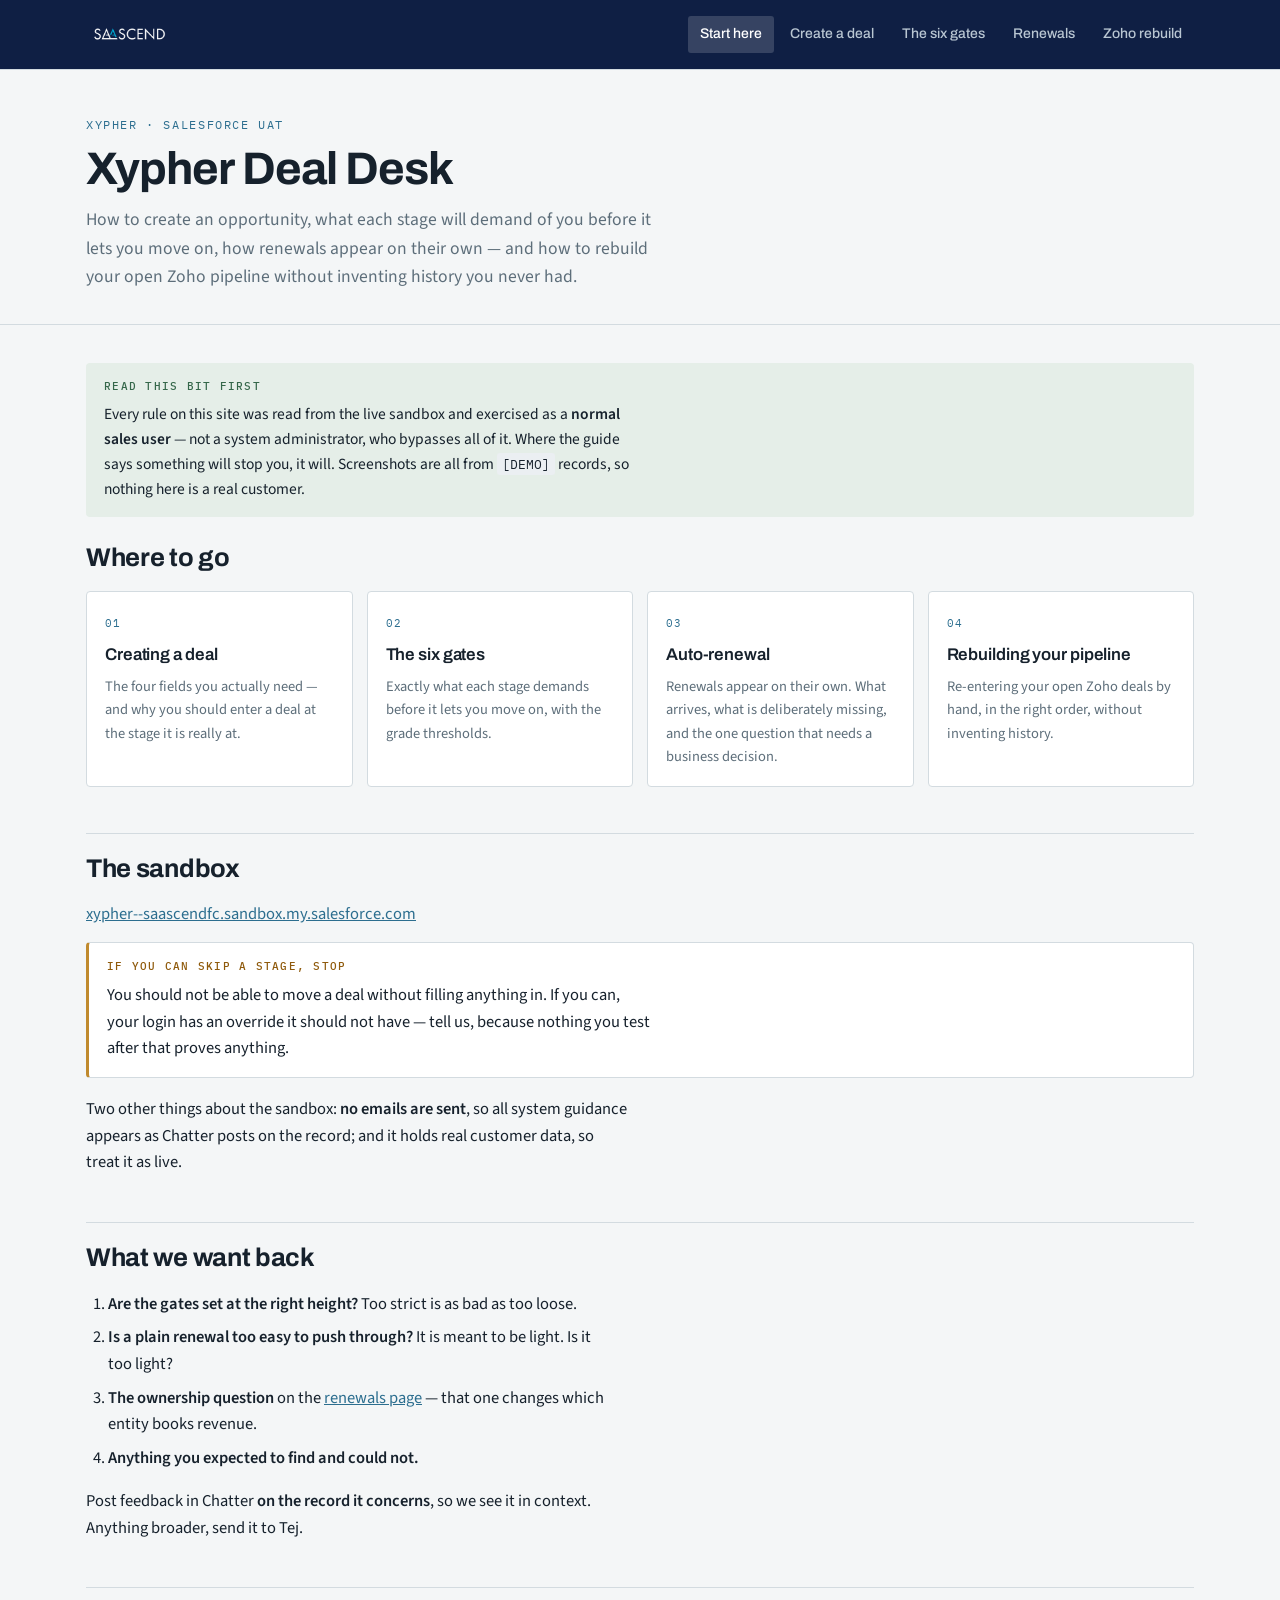
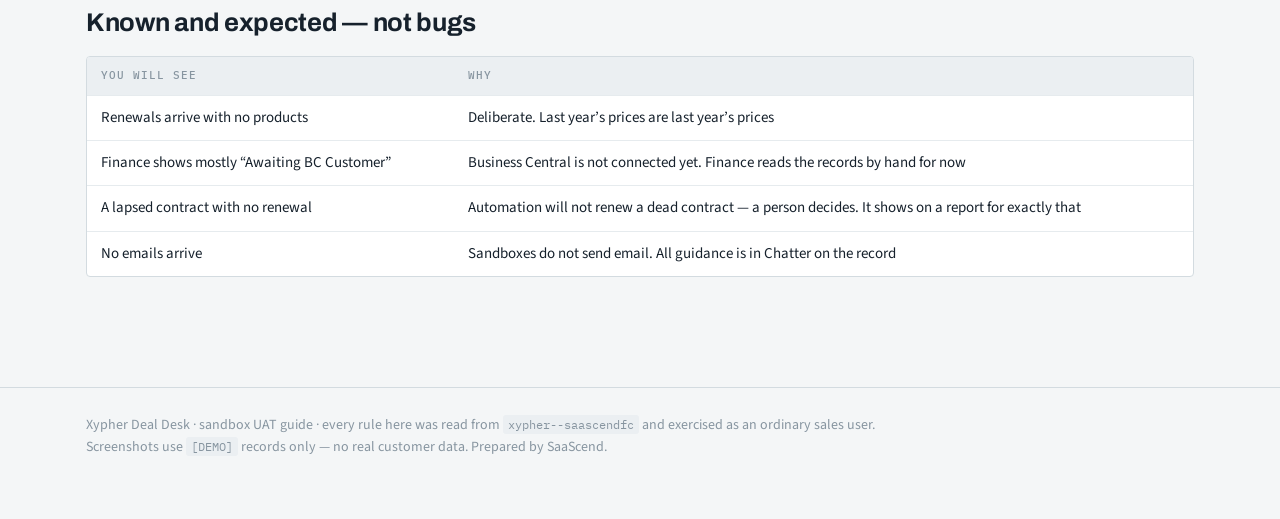
==== index.html @ 3f6dba17 "Xypher Deal Desk — Opportunity UAT guide Five-page guide for the Xypher sales team covering opportun" ====
<!doctype html>
<html lang="en-GB"><head>
<meta charset="utf-8"><meta name="viewport" content="width=device-width,initial-scale=1">
<title>Start here &middot; Xypher Deal Desk</title>
<link rel="icon" href="assets/saascend-favicon.jpg">
<link rel="preconnect" href="https://fonts.googleapis.com">
<link rel="preconnect" href="https://fonts.gstatic.com" crossorigin>
<link rel="stylesheet" href="https://fonts.googleapis.com/css2?family=Archivo:wght@500;600;700&family=Source+Sans+3:ital,wght@0,400;0,600;1,400&family=IBM+Plex+Mono:wght@400;500&display=swap">
<link rel="stylesheet" href="assets/site.css">
</head><body>
<header class="top"><div class="wrap">
  <img src="assets/saascend-logo-white.png" alt="SaaScend">
  <nav class="main"><a href="index.html" aria-current="page">Start here</a><a href="create.html">Create a deal</a><a href="stages.html">The six gates</a><a href="renewals.html">Renewals</a><a href="rebuild.html">Zoho rebuild</a></nav>
</div></header>
<div class="hero"><div class="wrap">
  <p class="eyebrow">Xypher &middot; Salesforce UAT</p>
  <h1>Xypher Deal Desk</h1>
  <p class="standfirst">How to create an opportunity, what each stage will demand of you before it lets you move on, how renewals appear on their own &mdash; and how to rebuild your open Zoho pipeline without inventing history you never had.</p>
</div></div>
<main><div class="wrap">

<div class="callout verified"><p class="clabel">Read this bit first</p>
<p>Every rule on this site was read from the live sandbox and exercised as a <strong>normal sales
user</strong> &mdash; not a system administrator, who bypasses all of it. Where the guide says
something will stop you, it will. Screenshots are all from <code>[DEMO]</code> records, so nothing
here is a real customer.</p></div>

<h2>Where to go</h2>
<div class="cards">
  <a href="create.html"><span class="n">01</span><h3>Creating a deal</h3>
    <p>The four fields you actually need &mdash; and why you should enter a deal at the stage it is
    really at.</p></a>
  <a href="stages.html"><span class="n">02</span><h3>The six gates</h3>
    <p>Exactly what each stage demands before it lets you move on, with the grade thresholds.</p></a>
  <a href="renewals.html"><span class="n">03</span><h3>Auto-renewal</h3>
    <p>Renewals appear on their own. What arrives, what is deliberately missing, and the one
    question that needs a business decision.</p></a>
  <a href="rebuild.html"><span class="n">04</span><h3>Rebuilding your pipeline</h3>
    <p>Re-entering your open Zoho deals by hand, in the right order, without inventing history.</p></a>
</div>

<h2>The sandbox</h2>
<p><a href="https://xypher--saascendfc.sandbox.my.salesforce.com">xypher--saascendfc.sandbox.my.salesforce.com</a></p>
<div class="gate"><p class="glabel">If you can skip a stage, stop</p>
<p>You should not be able to move a deal without filling anything in. If you can, your login has an
override it should not have &mdash; tell us, because nothing you test after that proves anything.</p></div>
<p>Two other things about the sandbox: <strong>no emails are sent</strong>, so all system guidance
appears as Chatter posts on the record; and it holds real customer data, so treat it as live.</p>

<h2>What we want back</h2>
<ol>
  <li><strong>Are the gates set at the right height?</strong> Too strict is as bad as too loose.</li>
  <li><strong>Is a plain renewal too easy to push through?</strong> It is meant to be light. Is it too light?</li>
  <li><strong>The ownership question</strong> on the <a href="renewals.html">renewals page</a> &mdash;
      that one changes which entity books revenue.</li>
  <li><strong>Anything you expected to find and could not.</strong></li>
</ol>
<p>Post feedback in Chatter <strong>on the record it concerns</strong>, so we see it in context.
Anything broader, send it to Tej.</p>

<h2>Known and expected &mdash; not bugs</h2>
<div class="tablewrap"><table><thead><tr><th>You will see</th><th>Why</th></tr></thead><tbody>
<tr><td>Renewals arrive with no products</td><td>Deliberate. Last year&rsquo;s prices are last year&rsquo;s prices</td></tr>
<tr><td>Finance shows mostly &ldquo;Awaiting BC Customer&rdquo;</td><td>Business Central is not connected yet. Finance reads the records by hand for now</td></tr>
<tr><td>A lapsed contract with no renewal</td><td>Automation will not renew a dead contract &mdash; a person decides. It shows on a report for exactly that</td></tr>
<tr><td>No emails arrive</td><td>Sandboxes do not send email. All guidance is in Chatter on the record</td></tr>
</tbody></table></div>

</div></main>
<footer><div class="wrap">
  Xypher Deal Desk &middot; sandbox UAT guide &middot; every rule here was read from
  <code>xypher--saascendfc</code> and exercised as an ordinary sales user.<br>
  Screenshots use <code>[DEMO]</code> records only &mdash; no real customer data. Prepared by SaaScend.
</div></footer>
<div id="lb" tabindex="-1" aria-hidden="true"><img alt=""></div>
<script src="assets/site.js"></script>
</body></html>
---- assets/site.css ----
*,*::before,*::after{box-sizing:border-box}
:root{
  --ink:#16212C;--ground:#F4F6F7;--card:#FFF;--rule:#D3DBE0;--rule-soft:#E6EBEE;
  --muted:#5D6E7A;--faint:#8795A0;--accent:#2C6E8F;--accent-soft:#E3EDF2;
  --signal:#8F5A0C;--signal-soft:#F7EFDF;--signal-edge:#C08A2E;
  --pass:#35674A;--pass-soft:#E5EEE8;--mono-bg:#EBEFF2;--navy:#0F1F44;
  --f-disp:"Archivo","Helvetica Neue",Arial,sans-serif;
  --f-body:"Source Sans 3","Helvetica Neue",Arial,sans-serif;
  --f-mono:"IBM Plex Mono",ui-monospace,Menlo,monospace;
}
@media (prefers-color-scheme:dark){:root:not([data-theme="light"]){
  --ink:#E3EAEF;--ground:#0F1720;--card:#18212B;--rule:#2B3945;--rule-soft:#222D38;
  --muted:#9AA9B4;--faint:#6C7C88;--accent:#74B6D6;--accent-soft:#1A2B36;
  --signal:#E0AC5A;--signal-soft:#2A2113;--signal-edge:#B5842F;
  --pass:#7FBE97;--pass-soft:#16261D;--mono-bg:#202B36;
}}
:root[data-theme="dark"]{
  --ink:#E3EAEF;--ground:#0F1720;--card:#18212B;--rule:#2B3945;--rule-soft:#222D38;
  --muted:#9AA9B4;--faint:#6C7C88;--accent:#74B6D6;--accent-soft:#1A2B36;
  --signal:#E0AC5A;--signal-soft:#2A2113;--signal-edge:#B5842F;
  --pass:#7FBE97;--pass-soft:#16261D;--mono-bg:#202B36;
}
html{scroll-behavior:smooth}
body{margin:0;background:var(--ground);color:var(--ink);font-family:var(--f-body);
  font-size:16.5px;line-height:1.62;-webkit-font-smoothing:antialiased}
.wrap{max-width:1160px;margin:0 auto;padding:0 26px}
header.top{background:var(--navy);border-bottom:1px solid var(--rule)}
header.top .wrap{display:flex;align-items:center;justify-content:space-between;gap:20px;
  padding:16px 26px;flex-wrap:wrap}
header.top img{height:26px;display:block}
nav.main{display:flex;gap:4px;flex-wrap:wrap}
nav.main a{font-family:var(--f-disp);font-size:14px;font-weight:500;text-decoration:none;
  color:#B9C6D2;padding:7px 12px;border-radius:3px}
nav.main a:hover{color:#fff;background:rgba(255,255,255,.10)}
nav.main a[aria-current="page"]{color:#fff;background:rgba(255,255,255,.16)}
nav.main a:focus-visible{outline:2px solid #74B6D6;outline-offset:1px}
.hero{border-bottom:1px solid var(--rule);padding:46px 0 32px}
.eyebrow{font-family:var(--f-mono);font-size:11.5px;letter-spacing:.14em;text-transform:uppercase;
  color:var(--accent);margin:0 0 12px}
h1{font-family:var(--f-disp);font-weight:700;font-size:clamp(2rem,4.6vw,2.85rem);line-height:1.05;
  letter-spacing:-.02em;margin:0 0 12px;text-wrap:balance}
.standfirst{font-size:1.1rem;color:var(--muted);max-width:64ch;margin:0}
main{padding:38px 0 90px}
h2{font-family:var(--f-disp);font-weight:700;font-size:1.6rem;letter-spacing:-.012em;
  margin:46px 0 12px;text-wrap:balance;padding-top:14px;border-top:1px solid var(--rule)}
h2:first-of-type{margin-top:0;border-top:none;padding-top:0}
h3{font-family:var(--f-disp);font-weight:600;font-size:1.16rem;margin:30px 0 9px;letter-spacing:-.006em}
p{margin:0 0 14px;max-width:68ch}
ul,ol{margin:0 0 16px;padding-left:22px;max-width:66ch}
li{margin-bottom:7px}
code{font-family:var(--f-mono);font-size:.855em;background:var(--mono-bg);padding:2px 5px;
  border-radius:3px;word-break:break-word}
strong{font-weight:600}
a{color:var(--accent)}
.tablewrap{overflow-x:auto;margin:0 0 20px;border:1px solid var(--rule);border-radius:4px;background:var(--card)}
table{border-collapse:collapse;width:100%;font-size:15px;min-width:520px}
th,td{text-align:left;padding:10px 14px;border-bottom:1px solid var(--rule-soft);vertical-align:top}
th{font-family:var(--f-mono);font-size:11px;letter-spacing:.09em;text-transform:uppercase;
  color:var(--faint);font-weight:500;background:var(--mono-bg);white-space:nowrap}
tr:last-child td{border-bottom:none}
td.num{font-variant-numeric:tabular-nums;color:var(--faint);font-family:var(--f-mono);font-size:13px}
.gate{background:var(--card);border:1px solid var(--rule);border-left:3px solid var(--signal-edge);
  border-radius:4px;padding:15px 18px;margin:0 0 18px}
.gate.pass{border-left-color:var(--pass)}
.gate .glabel{font-family:var(--f-mono);font-size:10.5px;letter-spacing:.12em;text-transform:uppercase;
  color:var(--signal);margin:0 0 7px;font-weight:500}
.gate.pass .glabel{color:var(--pass)}
.gate p:last-child,.gate ul:last-child{margin-bottom:0}
.callout{background:var(--accent-soft);border-radius:4px;padding:15px 18px;margin:0 0 20px;font-size:15.5px}
.callout .clabel{font-family:var(--f-mono);font-size:10.5px;letter-spacing:.12em;text-transform:uppercase;
  color:var(--accent);margin:0 0 7px;font-weight:500}
.callout p:last-child{margin-bottom:0}
.callout.warn{background:var(--signal-soft)}.callout.warn .clabel{color:var(--signal)}
.callout.verified{background:var(--pass-soft)}.callout.verified .clabel{color:var(--pass)}
figure{margin:0 0 26px}
figure img{width:100%;display:block;border:1px solid var(--rule);border-radius:4px;cursor:zoom-in;
  background:var(--card)}
figcaption{font-size:14px;color:var(--muted);margin-top:9px;max-width:68ch}
figcaption b{font-family:var(--f-disp);font-weight:600;color:var(--ink)}
.stagebar{display:flex;gap:3px;margin:0 0 20px;list-style:none;padding:0}
.stagebar li{flex:1;font-family:var(--f-mono);font-size:9.5px;letter-spacing:.05em;text-transform:uppercase;
  color:var(--faint);padding:6px 3px 0;border-top:3px solid var(--rule);text-align:center;
  min-width:0;overflow:hidden;text-overflow:ellipsis;white-space:nowrap}
.stagebar li.on{color:var(--accent);border-top-color:var(--accent);font-weight:500}
.stagebar li.done{border-top-color:var(--accent-soft)}
.cards{display:grid;grid-template-columns:repeat(auto-fit,minmax(232px,1fr));gap:14px;margin:0 0 26px}
.cards a{display:block;text-decoration:none;color:inherit;background:var(--card);
  border:1px solid var(--rule);border-radius:4px;padding:17px 18px}
.cards a:hover{border-color:var(--accent)}
.cards a:focus-visible{outline:2px solid var(--accent);outline-offset:1px}
.cards .n{font-family:var(--f-mono);font-size:11px;color:var(--accent);letter-spacing:.12em}
.cards h3{margin:6px 0 6px;font-size:1.06rem}
.cards p{margin:0;font-size:14.5px;color:var(--muted);max-width:none}
.steps{list-style:none;counter-reset:s;margin:0 0 22px;padding:0;display:flex;flex-direction:column;gap:13px}
.steps li{counter-increment:s;display:grid;grid-template-columns:29px 1fr;gap:13px;align-items:start}
.steps li::before{content:counter(s);font-family:var(--f-mono);font-size:12px;color:var(--accent);
  border:1px solid var(--rule);border-radius:3px;text-align:center;padding:3px 0;background:var(--card)}
.steps li p{margin:0}
footer{border-top:1px solid var(--rule);padding:26px 0 60px;color:var(--faint);font-size:14px}
footer a{color:var(--muted)}
#lb{position:fixed;inset:0;background:rgba(10,16,22,.93);display:none;align-items:center;
  justify-content:center;z-index:99;padding:26px;cursor:zoom-out}
#lb.open{display:flex}
#lb img{max-width:100%;max-height:100%;border-radius:4px}
@media (prefers-reduced-motion:reduce){html{scroll-behavior:auto}*{transition:none!important}}
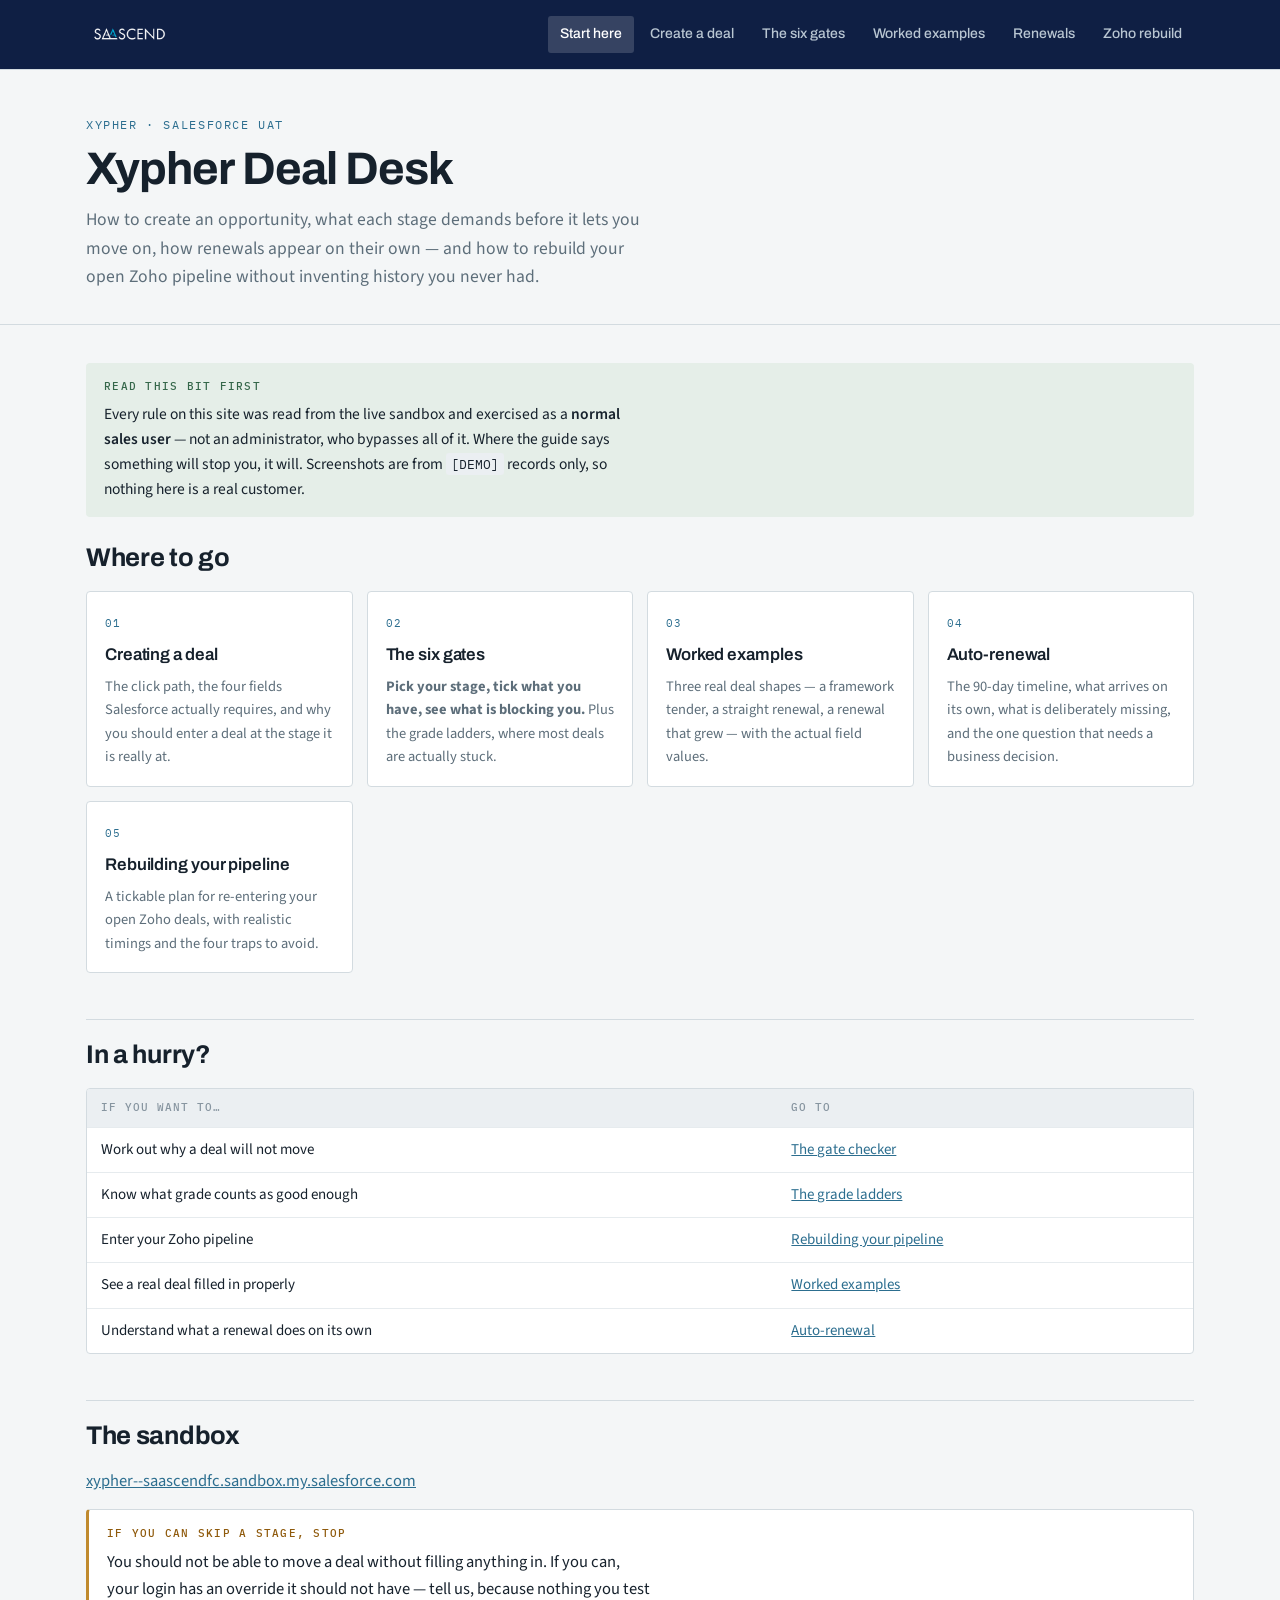
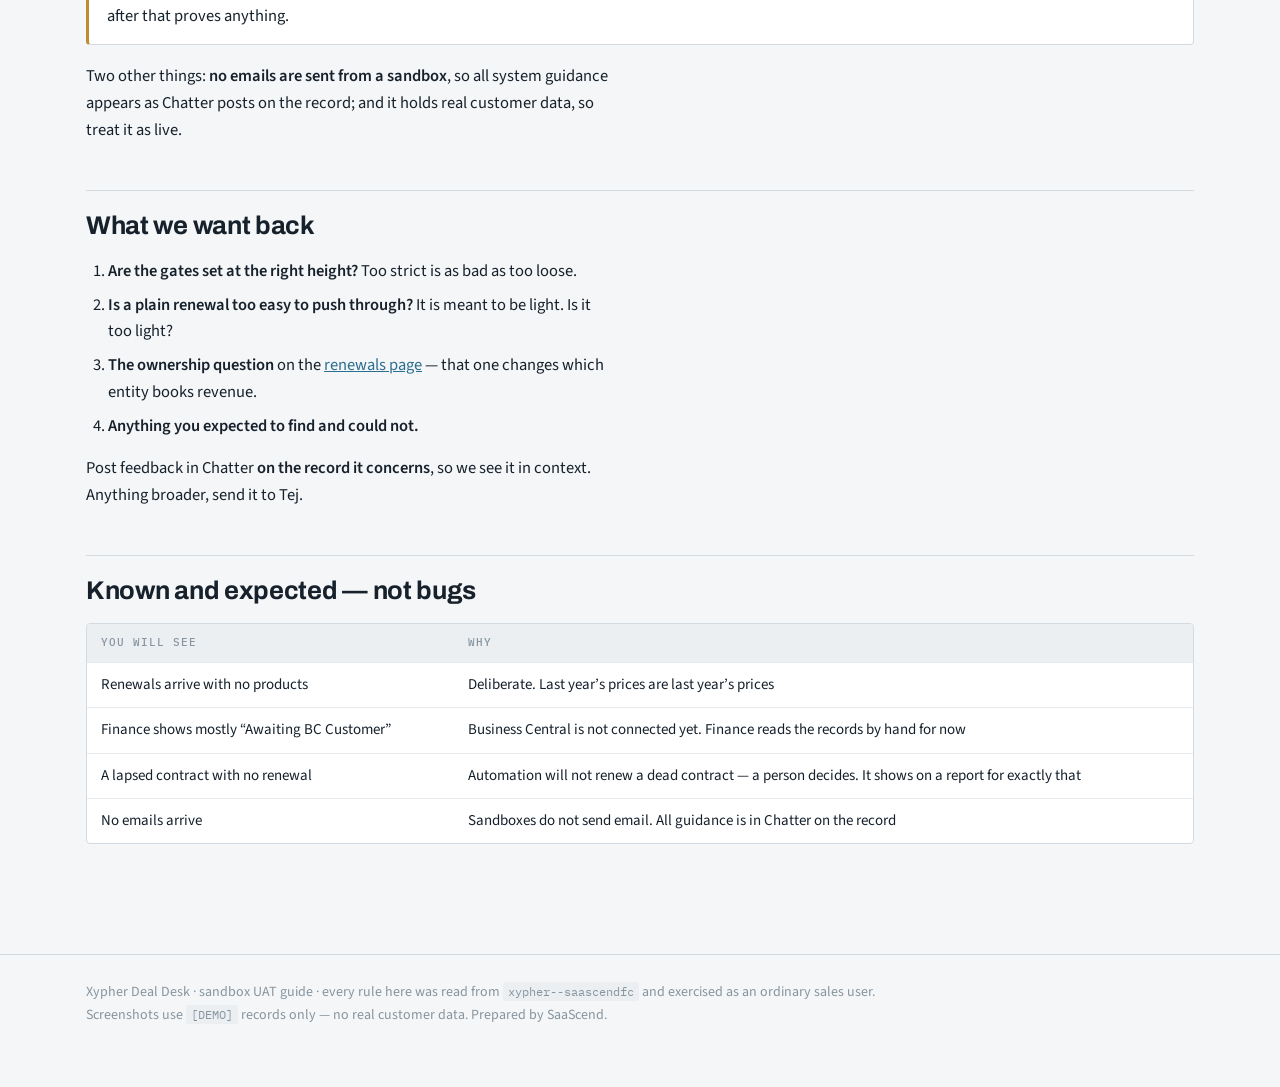
==== commit 974cc0bb: "Make the guide something reps work from, not just read Adds: - Gate checker: pick your stage, tick w" ====
--- a/index.html
+++ b/index.html
@@ -1,5 +1,5 @@
 <!doctype html>
-<html lang="en-GB"><head>
+<html lang="en-GB" class="no-js"><head>
 <meta charset="utf-8"><meta name="viewport" content="width=device-width,initial-scale=1">
 <title>Start here &middot; Xypher Deal Desk</title>
 <link rel="icon" href="assets/saascend-favicon.jpg">
@@ -9,43 +9,53 @@
 <link rel="stylesheet" href="assets/site.css">
 </head><body>
 <header class="top"><div class="wrap">
-  <img src="assets/saascend-logo-white.png" alt="SaaScend">
-  <nav class="main"><a href="index.html" aria-current="page">Start here</a><a href="create.html">Create a deal</a><a href="stages.html">The six gates</a><a href="renewals.html">Renewals</a><a href="rebuild.html">Zoho rebuild</a></nav>
+  <a href="index.html"><img src="assets/saascend-logo-white.png" alt="SaaScend"></a><nav class="main"><a href="index.html" aria-current="page">Start here</a><a href="create.html">Create a deal</a><a href="stages.html">The six gates</a><a href="examples.html">Worked examples</a><a href="renewals.html">Renewals</a><a href="rebuild.html">Zoho rebuild</a></nav>
 </div></header>
-<div class="hero"><div class="wrap">
-  <p class="eyebrow">Xypher &middot; Salesforce UAT</p>
-  <h1>Xypher Deal Desk</h1>
-  <p class="standfirst">How to create an opportunity, what each stage will demand of you before it lets you move on, how renewals appear on their own &mdash; and how to rebuild your open Zoho pipeline without inventing history you never had.</p>
-</div></div>
+<div class="hero"><div class="wrap"><p class="eyebrow">Xypher &middot; Salesforce UAT</p><h1>Xypher Deal Desk</h1>
+<p class="standfirst">How to create an opportunity, what each stage demands before it lets you move on, how renewals appear on their own &mdash; and how to rebuild your open Zoho pipeline without inventing history you never had.</p></div></div>
 <main><div class="wrap">
 
 <div class="callout verified"><p class="clabel">Read this bit first</p>
 <p>Every rule on this site was read from the live sandbox and exercised as a <strong>normal sales
-user</strong> &mdash; not a system administrator, who bypasses all of it. Where the guide says
-something will stop you, it will. Screenshots are all from <code>[DEMO]</code> records, so nothing
-here is a real customer.</p></div>
+user</strong> &mdash; not an administrator, who bypasses all of it. Where the guide says something will
+stop you, it will. Screenshots are from <code>[DEMO]</code> records only, so nothing here is a real
+customer.</p></div>
 
 <h2>Where to go</h2>
 <div class="cards">
   <a href="create.html"><span class="n">01</span><h3>Creating a deal</h3>
-    <p>The four fields you actually need &mdash; and why you should enter a deal at the stage it is
-    really at.</p></a>
+    <p>The click path, the four fields Salesforce actually requires, and why you should enter a deal at
+    the stage it is really at.</p></a>
   <a href="stages.html"><span class="n">02</span><h3>The six gates</h3>
-    <p>Exactly what each stage demands before it lets you move on, with the grade thresholds.</p></a>
-  <a href="renewals.html"><span class="n">03</span><h3>Auto-renewal</h3>
-    <p>Renewals appear on their own. What arrives, what is deliberately missing, and the one
-    question that needs a business decision.</p></a>
-  <a href="rebuild.html"><span class="n">04</span><h3>Rebuilding your pipeline</h3>
-    <p>Re-entering your open Zoho deals by hand, in the right order, without inventing history.</p></a>
+    <p><b>Pick your stage, tick what you have, see what is blocking you.</b> Plus the grade ladders,
+    where most deals are actually stuck.</p></a>
+  <a href="examples.html"><span class="n">03</span><h3>Worked examples</h3>
+    <p>Three real deal shapes &mdash; a framework tender, a straight renewal, a renewal that grew
+    &mdash; with the actual field values.</p></a>
+  <a href="renewals.html"><span class="n">04</span><h3>Auto-renewal</h3>
+    <p>The 90-day timeline, what arrives on its own, what is deliberately missing, and the one question
+    that needs a business decision.</p></a>
+  <a href="rebuild.html"><span class="n">05</span><h3>Rebuilding your pipeline</h3>
+    <p>A tickable plan for re-entering your open Zoho deals, with realistic timings and the four traps
+    to avoid.</p></a>
 </div>
+
+<h2>In a hurry?</h2>
+<div class="tablewrap"><table><thead><tr><th>If you want to&hellip;</th><th>Go to</th></tr></thead><tbody>
+<tr><td>Work out why a deal will not move</td><td><a href="stages.html">The gate checker</a></td></tr>
+<tr><td>Know what grade counts as good enough</td><td><a href="stages.html#">The grade ladders</a></td></tr>
+<tr><td>Enter your Zoho pipeline</td><td><a href="rebuild.html">Rebuilding your pipeline</a></td></tr>
+<tr><td>See a real deal filled in properly</td><td><a href="examples.html">Worked examples</a></td></tr>
+<tr><td>Understand what a renewal does on its own</td><td><a href="renewals.html">Auto-renewal</a></td></tr>
+</tbody></table></div>
 
 <h2>The sandbox</h2>
 <p><a href="https://xypher--saascendfc.sandbox.my.salesforce.com">xypher--saascendfc.sandbox.my.salesforce.com</a></p>
 <div class="gate"><p class="glabel">If you can skip a stage, stop</p>
 <p>You should not be able to move a deal without filling anything in. If you can, your login has an
 override it should not have &mdash; tell us, because nothing you test after that proves anything.</p></div>
-<p>Two other things about the sandbox: <strong>no emails are sent</strong>, so all system guidance
-appears as Chatter posts on the record; and it holds real customer data, so treat it as live.</p>
+<p>Two other things: <strong>no emails are sent from a sandbox</strong>, so all system guidance appears
+as Chatter posts on the record; and it holds real customer data, so treat it as live.</p>
 
 <h2>What we want back</h2>
 <ol>
--- a/assets/site.css
+++ b/assets/site.css
@@ -104,3 +104,106 @@
 #lb.open{display:flex}
 #lb img{max-width:100%;max-height:100%;border-radius:4px}
 @media (prefers-reduced-motion:reduce){html{scroll-behavior:auto}*{transition:none!important}}
+
+/* ── widgets ─────────────────────────────────────────────────────────────── */
+
+/* grade ladder: the pass line is the whole point, so it gets a real rule */
+.ladder{background:var(--card);border:1px solid var(--rule);border-radius:4px;margin:0 0 16px;overflow:hidden}
+.ladder>summary{cursor:pointer;padding:13px 16px;font-family:var(--f-disp);font-weight:600;
+  font-size:1rem;display:flex;align-items:center;gap:10px;list-style:none}
+.ladder>summary::-webkit-details-marker{display:none}
+.ladder>summary::before{content:"▸";color:var(--accent);font-size:12px;flex:0 0 auto}
+.ladder[open]>summary::before{content:"▾"}
+.ladder>summary .fld{font-family:var(--f-mono);font-size:11px;color:var(--faint);margin-left:auto;
+  letter-spacing:.04em}
+.ladder .inner{padding:0 16px 15px}
+.rungs{list-style:none;margin:0 0 12px;padding:0;display:flex;flex-direction:column}
+.rungs li{display:flex;align-items:center;gap:11px;padding:7px 10px;font-size:14.5px;
+  border-left:3px solid var(--rule);color:var(--muted)}
+.rungs li .mk{font-family:var(--f-mono);font-size:10px;width:34px;flex:0 0 34px;text-align:center;
+  padding:2px 0;border-radius:2px;background:var(--mono-bg);color:var(--faint)}
+.rungs li.pass{color:var(--ink);border-left-color:var(--pass);background:var(--pass-soft)}
+.rungs li.pass .mk{background:var(--pass);color:var(--card)}
+.rungs li.fail .mk{background:transparent;border:1px solid var(--rule)}
+.passline{display:flex;align-items:center;gap:10px;margin:2px 0;font-family:var(--f-mono);
+  font-size:10px;letter-spacing:.1em;text-transform:uppercase;color:var(--pass)}
+.passline::before,.passline::after{content:"";height:1px;background:var(--pass);flex:1}
+.ladder .why{font-size:14.5px;color:var(--muted);margin:0;font-style:italic}
+
+/* gate checker */
+.checker{background:var(--card);border:1px solid var(--rule);border-radius:4px;padding:18px;margin:0 0 24px}
+.checker .ctop{display:flex;flex-wrap:wrap;gap:12px;align-items:center;justify-content:space-between;
+  margin-bottom:14px}
+.checker label.pick{font-family:var(--f-mono);font-size:11px;letter-spacing:.1em;text-transform:uppercase;
+  color:var(--faint);display:block;margin-bottom:5px}
+.checker select{font-family:var(--f-body);font-size:15px;padding:7px 10px;border:1px solid var(--rule);
+  border-radius:3px;background:var(--ground);color:var(--ink);min-width:250px}
+.checker select:focus-visible{outline:2px solid var(--accent);outline-offset:1px}
+.verdict{font-family:var(--f-disp);font-weight:600;font-size:1rem;padding:9px 14px;border-radius:3px;
+  background:var(--mono-bg);color:var(--muted)}
+.verdict.ok{background:var(--pass-soft);color:var(--pass)}
+.verdict.no{background:var(--signal-soft);color:var(--signal)}
+.reqs{list-style:none;margin:0;padding:0;display:flex;flex-direction:column;gap:1px}
+.reqs li{padding:8px 4px;border-bottom:1px solid var(--rule-soft)}
+.reqs li:last-child{border-bottom:none}
+.reqs label{display:flex;gap:11px;align-items:flex-start;cursor:pointer;font-size:15px}
+.reqs input{margin:4px 0 0;flex:0 0 auto;accent-color:var(--accent);width:16px;height:16px}
+.reqs .hint{display:block;font-size:13.5px;color:var(--faint);margin-top:2px}
+.reqs li.done label{color:var(--muted)}
+.reqs li.done .txt{text-decoration:line-through;text-decoration-color:var(--faint)}
+.nojs{font-size:14px;color:var(--faint);margin:10px 0 0}
+
+/* click-path steps */
+.clicks{list-style:none;counter-reset:c;margin:0 0 22px;padding:0;display:flex;flex-direction:column;gap:0}
+.clicks li{counter-increment:c;display:grid;grid-template-columns:26px 1fr;gap:13px;
+  padding:10px 0;border-bottom:1px solid var(--rule-soft);align-items:start}
+.clicks li:last-child{border-bottom:none}
+.clicks li::before{content:counter(c);font-family:var(--f-mono);font-size:11px;color:var(--accent);
+  background:var(--accent-soft);border-radius:50%;width:22px;height:22px;display:grid;place-items:center;
+  margin-top:1px}
+.clicks li p{margin:0;font-size:15.5px}
+.clicks .ui{font-family:var(--f-disp);font-weight:600;background:var(--mono-bg);padding:1px 6px;
+  border-radius:3px;font-size:.94em;white-space:nowrap}
+.clicks .said{display:block;font-size:13.5px;color:var(--faint);margin-top:3px}
+
+/* worked examples: tabs that degrade to stacked sections without JS */
+.tabs{display:flex;gap:4px;flex-wrap:wrap;margin:0 0 -1px;position:relative;z-index:1}
+.tabs button{font-family:var(--f-disp);font-weight:600;font-size:14.5px;padding:9px 15px;
+  border:1px solid var(--rule);border-bottom-color:transparent;background:var(--ground);
+  color:var(--muted);border-radius:4px 4px 0 0;cursor:pointer}
+.tabs button[aria-selected="true"]{background:var(--card);color:var(--ink)}
+.tabs button:focus-visible{outline:2px solid var(--accent);outline-offset:-2px}
+.ex{background:var(--card);border:1px solid var(--rule);border-radius:0 4px 4px 4px;padding:20px}
+.ex + .ex{margin-top:16px}
+.ex h3{margin-top:0}
+.ex .kv{display:grid;grid-template-columns:minmax(150px,220px) 1fr;gap:1px 16px;font-size:15px;margin:0 0 16px}
+.ex .kv dt{font-family:var(--f-mono);font-size:12.5px;color:var(--faint);padding:6px 0;
+  border-bottom:1px solid var(--rule-soft)}
+.ex .kv dd{margin:0;padding:6px 0;border-bottom:1px solid var(--rule-soft)}
+.ex .kv dt:last-of-type,.ex .kv dd:last-of-type{border-bottom:none}
+.js-on .ex[hidden]{display:none}
+.no-js .tabs{display:none}
+
+/* renewal timeline */
+.timeline{margin:0 0 26px}
+.timeline svg{width:100%;height:auto;display:block}
+.tl-key{display:flex;gap:18px;flex-wrap:wrap;font-size:13.5px;color:var(--muted);margin-top:8px}
+.tl-key span{display:flex;align-items:center;gap:6px}
+.tl-key i{width:11px;height:11px;border-radius:2px;display:block}
+
+/* progress-saving checklist */
+.deal-list{background:var(--card);border:1px solid var(--rule);border-radius:4px;padding:18px;margin:0 0 22px}
+.deal-list .dtop{display:flex;justify-content:space-between;align-items:center;gap:14px;flex-wrap:wrap;
+  margin-bottom:12px}
+.deal-list h3{margin:0;font-size:1.06rem}
+.bar{height:6px;background:var(--mono-bg);border-radius:3px;overflow:hidden;margin-bottom:14px}
+.bar i{display:block;height:100%;background:var(--accent);width:0;transition:width .25s}
+.btn{font-family:var(--f-disp);font-weight:600;font-size:13.5px;padding:7px 13px;border:1px solid var(--rule);
+  background:var(--ground);color:var(--muted);border-radius:3px;cursor:pointer}
+.btn:hover{color:var(--ink);border-color:var(--accent)}
+.btn:focus-visible{outline:2px solid var(--accent);outline-offset:1px}
+.copy{font-family:var(--f-mono);font-size:13px;display:inline-flex;align-items:center;gap:8px;
+  background:var(--mono-bg);border:1px solid var(--rule);border-radius:3px;padding:5px 6px 5px 10px}
+.copy button{font-family:var(--f-disp);font-size:11.5px;font-weight:600;border:none;border-radius:2px;
+  background:var(--accent);color:#fff;padding:4px 9px;cursor:pointer}
+.copy button:focus-visible{outline:2px solid var(--ink);outline-offset:1px}
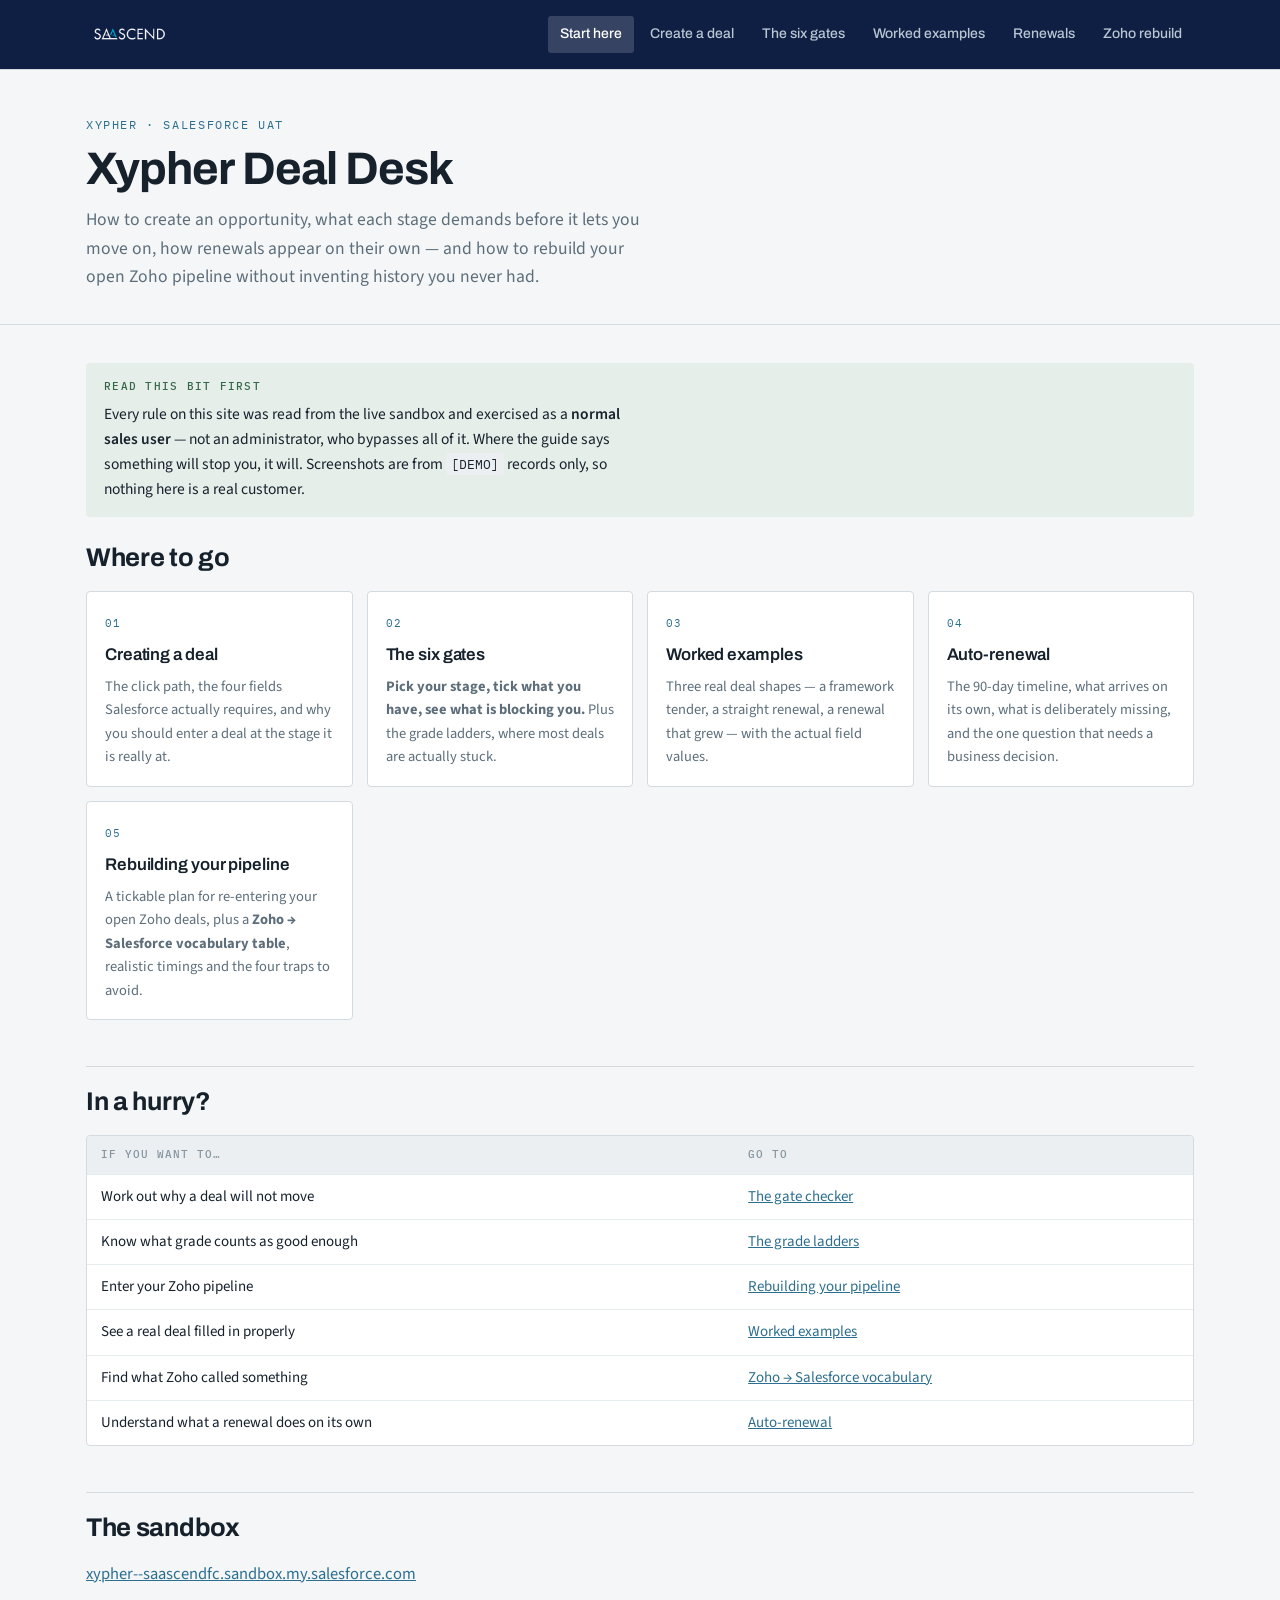
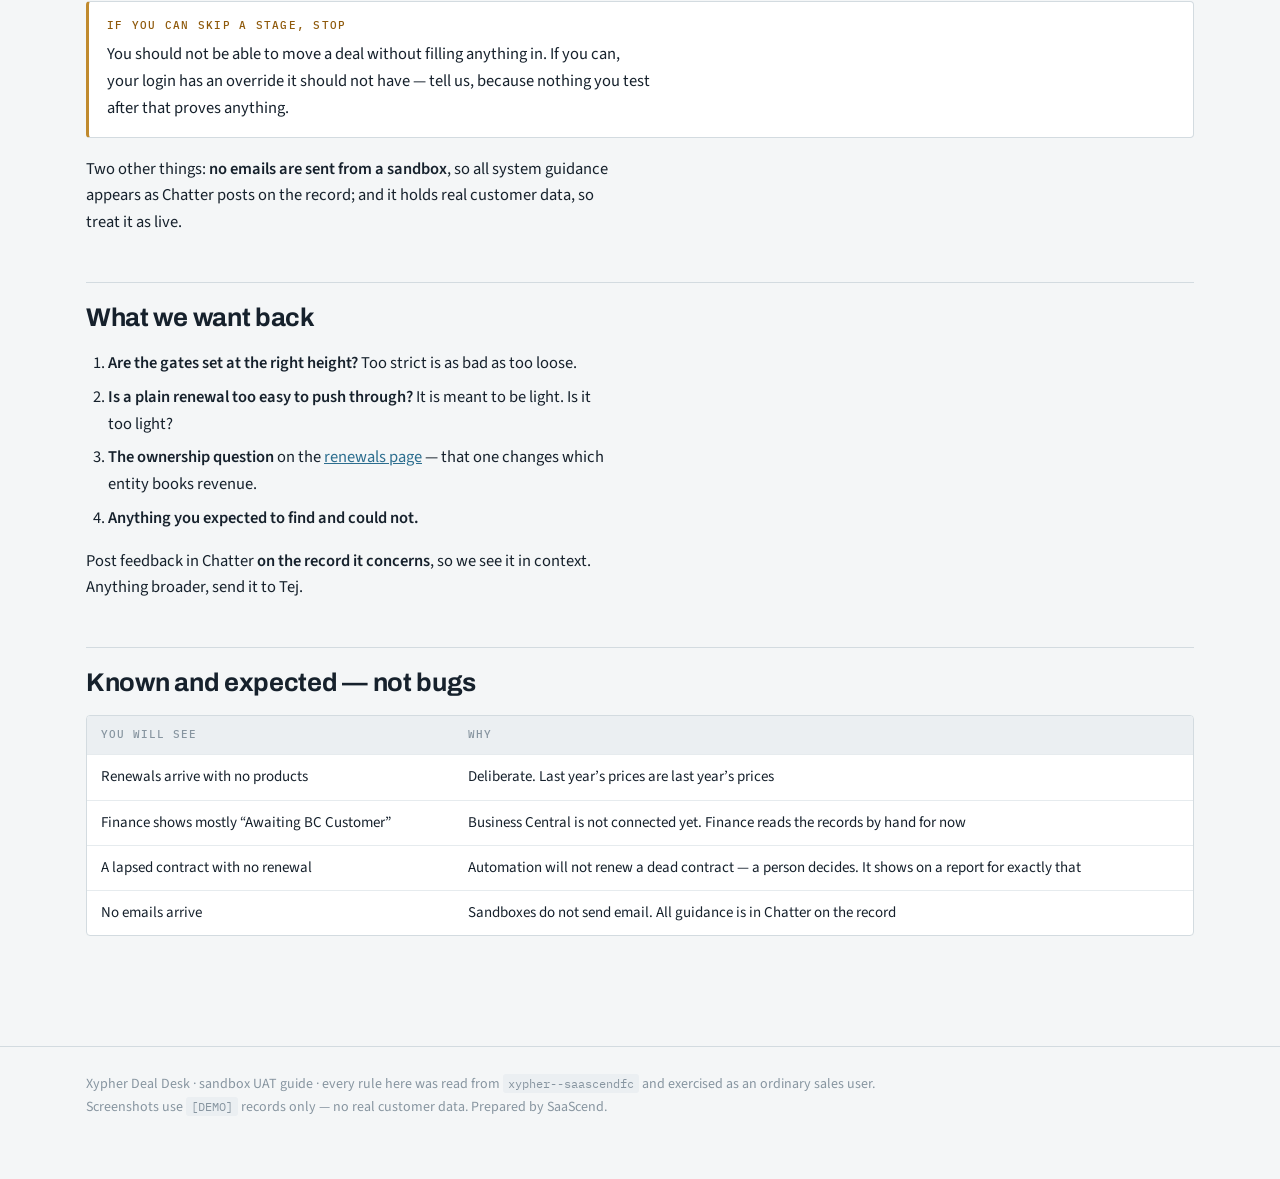
==== commit c00a8b10: "Add Zoho vocabulary table; correct the re-entry timings Vocabulary: 26 Zoho -> Salesforce term mappi" ====
--- a/index.html
+++ b/index.html
@@ -6,7 +6,7 @@
 <link rel="preconnect" href="https://fonts.googleapis.com">
 <link rel="preconnect" href="https://fonts.gstatic.com" crossorigin>
 <link rel="stylesheet" href="https://fonts.googleapis.com/css2?family=Archivo:wght@500;600;700&family=Source+Sans+3:ital,wght@0,400;0,600;1,400&family=IBM+Plex+Mono:wght@400;500&display=swap">
-<link rel="stylesheet" href="assets/site.css">
+<link rel="stylesheet" href="assets/site.css?v=202608242202">
 </head><body>
 <header class="top"><div class="wrap">
   <a href="index.html"><img src="assets/saascend-logo-white.png" alt="SaaScend"></a><nav class="main"><a href="index.html" aria-current="page">Start here</a><a href="create.html">Create a deal</a><a href="stages.html">The six gates</a><a href="examples.html">Worked examples</a><a href="renewals.html">Renewals</a><a href="rebuild.html">Zoho rebuild</a></nav>
@@ -36,8 +36,8 @@
     <p>The 90-day timeline, what arrives on its own, what is deliberately missing, and the one question
     that needs a business decision.</p></a>
   <a href="rebuild.html"><span class="n">05</span><h3>Rebuilding your pipeline</h3>
-    <p>A tickable plan for re-entering your open Zoho deals, with realistic timings and the four traps
-    to avoid.</p></a>
+    <p>A tickable plan for re-entering your open Zoho deals, plus a <b>Zoho &rarr; Salesforce
+    vocabulary table</b>, realistic timings and the four traps to avoid.</p></a>
 </div>
 
 <h2>In a hurry?</h2>
@@ -46,6 +46,7 @@
 <tr><td>Know what grade counts as good enough</td><td><a href="stages.html#">The grade ladders</a></td></tr>
 <tr><td>Enter your Zoho pipeline</td><td><a href="rebuild.html">Rebuilding your pipeline</a></td></tr>
 <tr><td>See a real deal filled in properly</td><td><a href="examples.html">Worked examples</a></td></tr>
+<tr><td>Find what Zoho called something</td><td><a href="rebuild.html#vocab">Zoho &rarr; Salesforce vocabulary</a></td></tr>
 <tr><td>Understand what a renewal does on its own</td><td><a href="renewals.html">Auto-renewal</a></td></tr>
 </tbody></table></div>
 
@@ -83,5 +84,5 @@
   Screenshots use <code>[DEMO]</code> records only &mdash; no real customer data. Prepared by SaaScend.
 </div></footer>
 <div id="lb" tabindex="-1" aria-hidden="true"><img alt=""></div>
-<script src="assets/site.js"></script>
+<script src="assets/site.js?v=202608242202"></script>
 </body></html>
--- a/assets/site.css
+++ b/assets/site.css
@@ -21,6 +21,11 @@
   --signal:#E0AC5A;--signal-soft:#2A2113;--signal-edge:#B5842F;
   --pass:#7FBE97;--pass-soft:#16261D;--mono-bg:#202B36;
 }
+/* The [hidden] attribute only sets display:none at very low specificity, so ANY explicit
+   display rule silently beats it — .reqs{display:flex} did exactly that, and every stage's
+   requirements rendered at once while the attribute read as hidden. Enforce it globally.
+   Diagnosed visually on 2026-08-24: a JS assertion on el.hidden passed the whole time. */
+[hidden]{display:none!important}
 html{scroll-behavior:smooth}
 body{margin:0;background:var(--ground);color:var(--ink);font-family:var(--f-body);
   font-size:16.5px;line-height:1.62;-webkit-font-smoothing:antialiased}
